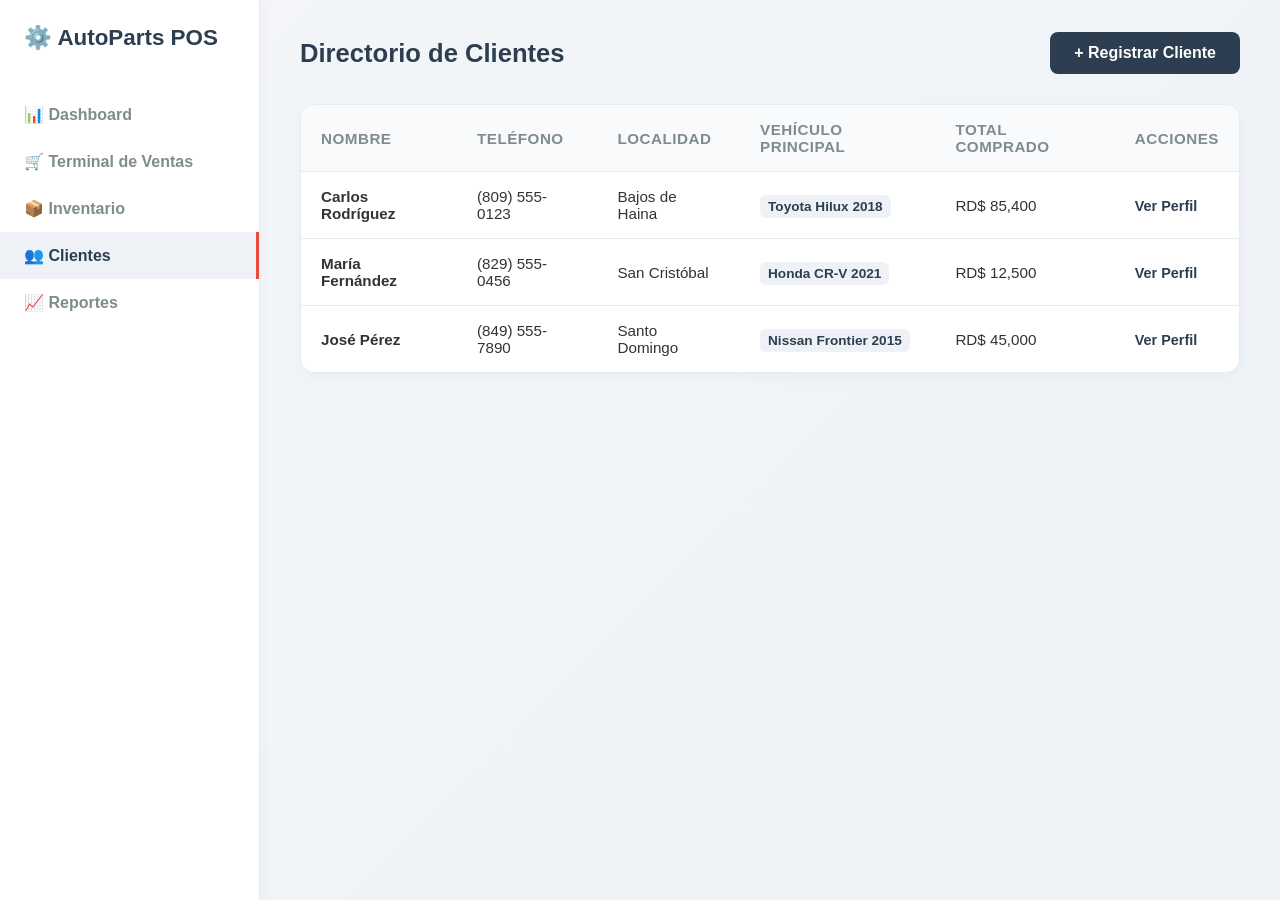
==== ProyectoPuntoDeVenta/clientes.html @ 4fcb63cf "Initial commit: Proyecto en proceso" ====
<!DOCTYPE html>
<html lang="es">
<head>
    <meta charset="UTF-8">
    <meta name="viewport" content="width=device-width, initial-scale=1.0">
    <title>Clientes - AutoParts POS</title>
    <link rel="stylesheet" href="styles.css">
    
    <style>
        /* Estilos compartidos de la tabla (iguales a inventario) */
        .page-header {
            display: flex;
            justify-content: space-between;
            align-items: center;
            margin-bottom: 30px;
        }

        .page-header h2 {
            margin: 0;
            color: var(--primary);
            font-size: 1.6rem;
        }

        .btn-primary {
            background: var(--primary);
            color: white;
            padding: 12px 24px;
            border: none;
            border-radius: 8px;
            font-weight: 600;
            font-size: 1rem;
            cursor: pointer;
            transition: background 0.3s, transform 0.2s;
        }

        .btn-primary:hover {
            background: #1a252f;
            transform: translateY(-2px);
        }

        .table-container {
            background: var(--surface);
            border-radius: 14px;
            border: 1px solid var(--border);
            box-shadow: 0 4px 15px rgba(0,0,0,0.03);
            overflow: hidden;
        }

        table {
            width: 100%;
            border-collapse: collapse;
        }

        th, td {
            padding: 16px 20px;
            text-align: left;
            border-bottom: 1px solid var(--border);
        }

        th {
            background: #f8fafc;
            color: var(--muted);
            font-weight: 600;
            font-size: 0.95rem;
            text-transform: uppercase;
            letter-spacing: 0.5px;
        }

        td {
            font-size: 0.95rem;
            color: var(--text);
        }

        tbody tr:last-child td {
            border-bottom: none;
        }

        tbody tr:hover {
            background-color: #fbfcfd;
        }

        .action-links a {
            color: var(--primary);
            text-decoration: none;
            font-weight: 600;
            font-size: 0.9rem;
            transition: opacity 0.2s;
        }

        .action-links a:hover {
            opacity: 0.7;
        }
        
        .badge {
            background: #eef2f7;
            padding: 4px 8px;
            border-radius: 6px;
            font-size: 0.85rem;
            color: var(--primary);
            font-weight: 600;
        }
    </style>
</head>
<body>
    <aside class="sidebar">
        <div class="brand">⚙️ AutoParts POS</div>
        <ul class="nav-menu">
            <a href="index.html" class="nav-item">📊 Dashboard</a>
            <a href="pos.html" class="nav-item">🛒 Terminal de Ventas</a>
            <a href="inventario.html" class="nav-item">📦 Inventario</a>
            <a href="clientes.html" class="nav-item active">👥 Clientes</a>
            <a href="reportes.html" class="nav-item">📈 Reportes</a>
        </ul>
    </aside>

    <main class="main-content">
        <div class="page-header">
            <h2>Directorio de Clientes</h2>
            <button class="btn-primary">+ Registrar Cliente</button>
        </div>

        <div class="table-container">
            <table>
                <thead>
                    <tr>
                        <th>Nombre</th>
                        <th>Teléfono</th>
                        <th>Localidad</th>
                        <th>Vehículo Principal</th>
                        <th>Total Comprado</th>
                        <th>Acciones</th>
                    </tr>
                </thead>
                <tbody>
                    <tr>
                        <td><strong>Carlos Rodríguez</strong></td>
                        <td>(809) 555-0123</td>
                        <td>Bajos de Haina</td>
                        <td><span class="badge">Toyota Hilux 2018</span></td>
                        <td>RD$ 85,400</td>
                        <td class="action-links">
                            <a href="#">Ver Perfil</a>
                        </td>
                    </tr>
                    <tr>
                        <td><strong>María Fernández</strong></td>
                        <td>(829) 555-0456</td>
                        <td>San Cristóbal</td>
                        <td><span class="badge">Honda CR-V 2021</span></td>
                        <td>RD$ 12,500</td>
                        <td class="action-links">
                            <a href="#">Ver Perfil</a>
                        </td>
                    </tr>
                    <tr>
                        <td><strong>José Pérez</strong></td>
                        <td>(849) 555-7890</td>
                        <td>Santo Domingo</td>
                        <td><span class="badge">Nissan Frontier 2015</span></td>
                        <td>RD$ 45,000</td>
                        <td class="action-links">
                            <a href="#">Ver Perfil</a>
                        </td>
                    </tr>
                </tbody>
            </table>
        </div>
    </main>
</body>
</html>
---- ProyectoPuntoDeVenta/styles.css ----
:root {
    --bg-color: #f4f6f9;
    --primary: #2c3e50;
    --accent: #e74c3c;
    --accent-soft: #fceaea;
    --text: #333;
    --muted: #7f8c8d;
    --surface: #ffffff;
    --border: #e7ebef;
}

* {
    box-sizing: border-box;
}

body {
    margin: 0;
    font-family: 'Segoe UI', Tahoma, Geneva, Verdana, sans-serif;
    background: linear-gradient(135deg, #f4f6f9 0%, #edf2f7 100%);
    color: var(--text);
    min-height: 100vh;
    display: flex; 
}

main {
    display: flex;
    min-height: 100vh;
}

.products-section {
    flex: 2;
    padding: 24px;
    overflow-y: auto;
}

.header {
    margin-bottom: 20px;
    border-bottom: 2px solid var(--border);
    padding-bottom: 12px;
}

.header h2 {
    margin: 0;
    font-size: 1.6rem;
}

.grid {
    display: grid;
    grid-template-columns: repeat(auto-fill, minmax(220px, 1fr));
    gap: 18px;
}

/* Tarjetas */
.card {
    background: var(--surface);
    padding: 20px;
    border-radius: 14px;
    box-shadow: 0 6px 20px rgba(0, 0, 0, 0.05);
    transition: transform 0.2s ease, box-shadow 0.2s ease, border-color 0.2s ease;
    border: 1px solid var(--border);
    display: flex;
    flex-direction: column;
}

.card:hover {
    transform: translateY(-5px);
    box-shadow: 0 10px 24px rgba(0, 0, 0, 0.1);
    border-color: var(--primary);
}

.card h3 {
    margin: 0 0 10px;
    font-size: 1rem;
    flex-grow: 1; /* Empuja los precios/botones hacia abajo */
}

.card .sku {
    font-size: 0.78rem;
    color: var(--muted);
    display: block;
    margin-bottom: 10px;
}

.card .price {
    font-size: 1.1rem;
    font-weight: 700;
    color: var(--accent);
    margin: 0 0 10px 0;
}

/* --- Nuevas clases añadidas para Stock y Botón --- */
.stock-info {
    font-size: 0.85rem;
    margin-bottom: 12px;
    font-weight: 600;
}
.stock-ok { color: #27ae60; }
.stock-out { color: var(--accent); }

.add-btn {
    width: 100%;
    padding: 10px;
    border: none;
    border-radius: 8px;
    background: #eef2f7;
    color: var(--primary);
    font-weight: 700;
    cursor: pointer;
    transition: background 0.2s, color 0.2s;
}

.add-btn:hover:not(:disabled) {
    background: var(--primary);
    color: white;
}

.add-btn:disabled {
    background: #f1f2f6;
    color: #bdc3c7;
    cursor: not-allowed;
}
/* ------------------------------------------------- */

.cart-section {
    flex: 1;
    background: var(--surface);
    padding: 24px;
    box-shadow: -2px 0 10px rgba(0, 0, 0, 0.05);
    display: flex;
    flex-direction: column;
    border-left: 1px solid var(--border);
    min-width: 320px;
}

.cart-section h2 {
    margin-top: 0;
    font-size: 1.3rem;
}

.cart-actions {
    display: flex;
    gap: 10px;
    margin-bottom: 12px;
}

.cart-actions button,
.btn-checkout {
    border: none;
    border-radius: 8px;
    padding: 10px 12px;
    font-weight: 600;
    cursor: pointer;
    transition: transform 0.2s ease, opacity 0.2s ease;
}

.cart-actions button:hover,
.btn-checkout:hover {
    transform: translateY(-1px);
}

.btn-clear {
    background: var(--accent-soft);
    color: var(--accent);
}

.cart-items {
    flex-grow: 1;
    overflow-y: auto;
    margin-top: 10px;
}

.empty-state {
    text-align: center;
    color: var(--muted);
    margin-top: 50px;
    padding: 20px;
    border: 1px dashed var(--border);
    border-radius: 12px;
    background: #fbfcfd;
}

.cart-item {
    display: flex;
    justify-content: space-between;
    align-items: center;
    padding: 14px 0;
    border-bottom: 1px solid var(--border);
    gap: 10px;
}

.cart-item-info {
    flex: 1;
}

.cart-item-title {
    font-weight: 700;
    font-size: 0.95rem;
}

.cart-item-price {
    color: var(--muted);
    font-size: 0.9rem;
    margin-top: 4px;
}

.qty-controls {
    display: flex;
    align-items: center;
    gap: 8px;
    margin-top: 8px;
}

.qty-btn {
    border: none;
    width: 24px;
    height: 24px;
    border-radius: 6px;
    background: #eef2f7;
    cursor: pointer;
    font-weight: 700;
}

.qty-btn:hover {
    background: #e1e8f0;
}

.remove-btn {
    border: none;
    background: transparent;
    color: var(--accent);
    cursor: pointer;
    font-size: 0.9rem;
    padding: 0;
}

.totals {
    margin-top: 20px;
    padding-top: 18px;
    border-top: 2px dashed var(--border);
}

.total-row {
    display: flex;
    justify-content: space-between;
    font-size: 1.3rem;
    font-weight: 700;
    margin-bottom: 14px;
}

.btn-checkout {
    width: 100%;
    background: var(--primary);
    color: white;
    font-size: 1rem;
    padding: 14px;
}

.status-message {
    margin-top: 10px;
    min-height: 20px;
    font-size: 0.9rem;
    color: var(--primary);
}

@media (max-width: 900px) {
    main {
        flex-direction: column;
    }

    .cart-section {
        border-left: none;
        border-top: 1px solid var(--border);
        min-width: auto;
    }
}

/* --- Menú Lateral (Sidebar) --- */
.sidebar {
    width: 260px;
    background: var(--surface);
    border-right: 1px solid var(--border);
    display: flex;
    flex-direction: column;
    padding: 24px 0;
    box-shadow: 2px 0 10px rgba(0, 0, 0, 0.03);
}

.brand {
    font-size: 1.4rem;
    font-weight: 700;
    color: var(--primary);
    padding: 0 24px;
    margin-bottom: 40px;
    display: flex;
    align-items: center;
    gap: 10px;
}

.nav-menu {
    list-style: none;
    padding: 0;
    margin: 0;
    flex-grow: 1;
    display: flex;
    flex-direction: column; /* Obliga a los enlaces a estar uno debajo del otro */
}

.nav-item {
    padding: 14px 24px;
    display: flex;
    align-items: center;
    gap: 12px;
    color: var(--muted);
    text-decoration: none;
    font-weight: 600;
    transition: background 0.2s, color 0.2s, border-right 0.2s;
    border-right: 3px solid transparent;
}

.nav-item:hover, .nav-item.active {
    background: #eef2f7;
    color: var(--primary);
    border-right: 3px solid var(--accent);
}

/* --- Panel Principal (Dashboard y otras vistas) --- */
.main-content {
    flex: 1;
    padding: 32px 40px;
    overflow-y: auto;
    display: block;
}
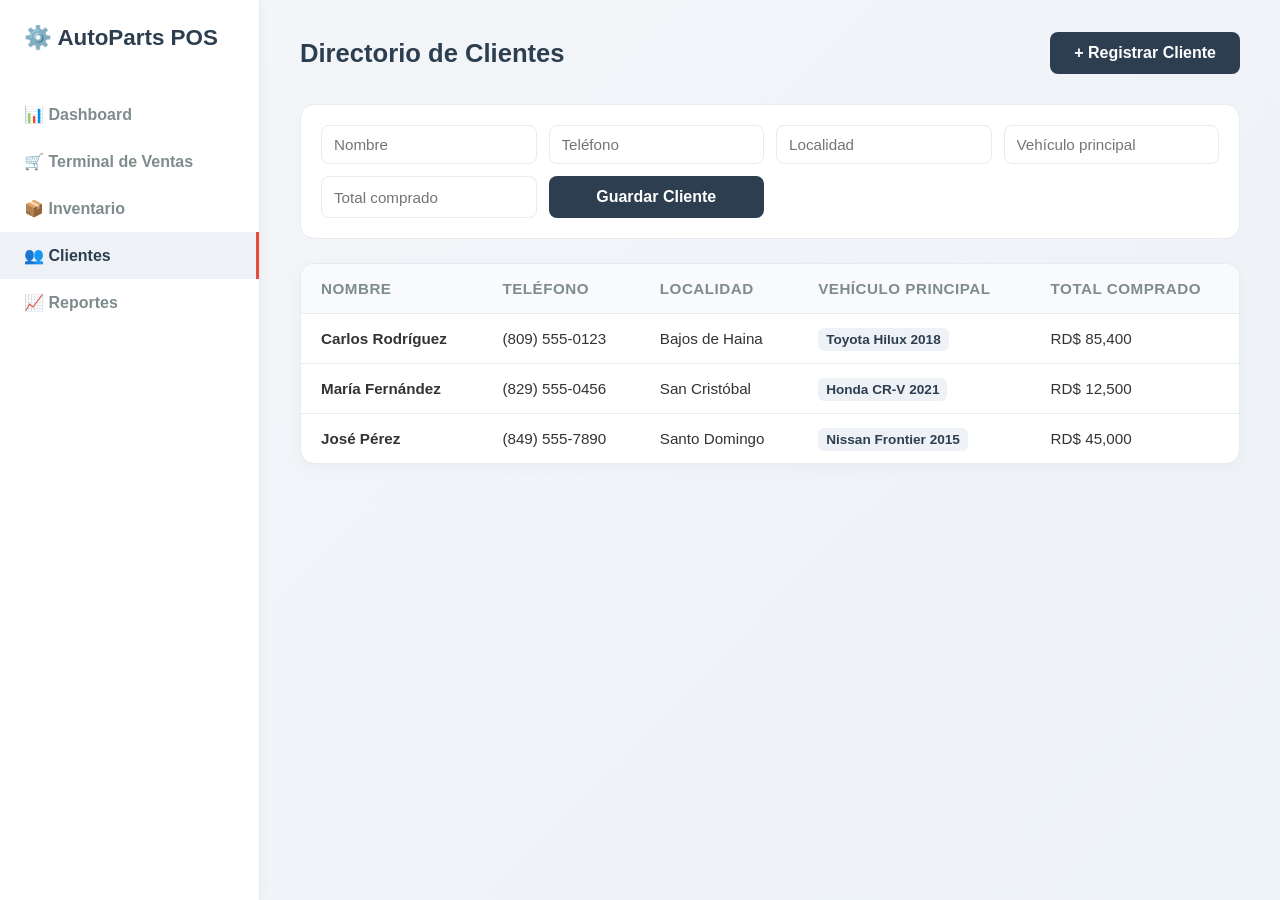
==== commit 02d3b9a8: "Updated" ====
--- a/ProyectoPuntoDeVenta/clientes.html
+++ b/ProyectoPuntoDeVenta/clientes.html
@@ -5,20 +5,39 @@
     <meta name="viewport" content="width=device-width, initial-scale=1.0">
     <title>Clientes - AutoParts POS</title>
     <link rel="stylesheet" href="styles.css">
-    
+
     <style>
-        /* Estilos compartidos de la tabla (iguales a inventario) */
         .page-header {
             display: flex;
             justify-content: space-between;
             align-items: center;
             margin-bottom: 30px;
+            gap: 16px;
+            flex-wrap: wrap;
         }
 
         .page-header h2 {
             margin: 0;
             color: var(--primary);
             font-size: 1.6rem;
+        }
+
+        .client-form {
+            display: grid;
+            grid-template-columns: repeat(auto-fit, minmax(180px, 1fr));
+            gap: 12px;
+            margin-bottom: 24px;
+            padding: 20px;
+            background: var(--surface);
+            border: 1px solid var(--border);
+            border-radius: 14px;
+        }
+
+        .client-form input {
+            padding: 10px 12px;
+            border: 1px solid var(--border);
+            border-radius: 8px;
+            font-size: 0.95rem;
         }
 
         .btn-primary {
@@ -79,18 +98,6 @@
             background-color: #fbfcfd;
         }
 
-        .action-links a {
-            color: var(--primary);
-            text-decoration: none;
-            font-weight: 600;
-            font-size: 0.9rem;
-            transition: opacity 0.2s;
-        }
-
-        .action-links a:hover {
-            opacity: 0.7;
-        }
-        
         .badge {
             background: #eef2f7;
             padding: 4px 8px;
@@ -105,7 +112,7 @@
     <aside class="sidebar">
         <div class="brand">⚙️ AutoParts POS</div>
         <ul class="nav-menu">
-            <a href="index.html" class="nav-item">📊 Dashboard</a>
+            <a href="../index.html" class="nav-item">📊 Dashboard</a>
             <a href="pos.html" class="nav-item">🛒 Terminal de Ventas</a>
             <a href="inventario.html" class="nav-item">📦 Inventario</a>
             <a href="clientes.html" class="nav-item active">👥 Clientes</a>
@@ -116,8 +123,17 @@
     <main class="main-content">
         <div class="page-header">
             <h2>Directorio de Clientes</h2>
-            <button class="btn-primary">+ Registrar Cliente</button>
+            <button class="btn-primary" type="button" onclick="document.getElementById('nombre').focus()">+ Registrar Cliente</button>
         </div>
+
+        <form class="client-form" id="client-form">
+            <input id="nombre" name="nombre" placeholder="Nombre" required>
+            <input id="telefono" name="telefono" placeholder="Teléfono" required>
+            <input id="localidad" name="localidad" placeholder="Localidad" required>
+            <input id="vehiculo" name="vehiculo" placeholder="Vehículo principal" required>
+            <input id="totalComprado" name="totalComprado" placeholder="Total comprado" type="number" min="0" required>
+            <button class="btn-primary" type="submit">Guardar Cliente</button>
+        </form>
 
         <div class="table-container">
             <table>
@@ -128,43 +144,14 @@
                         <th>Localidad</th>
                         <th>Vehículo Principal</th>
                         <th>Total Comprado</th>
-                        <th>Acciones</th>
                     </tr>
                 </thead>
-                <tbody>
-                    <tr>
-                        <td><strong>Carlos Rodríguez</strong></td>
-                        <td>(809) 555-0123</td>
-                        <td>Bajos de Haina</td>
-                        <td><span class="badge">Toyota Hilux 2018</span></td>
-                        <td>RD$ 85,400</td>
-                        <td class="action-links">
-                            <a href="#">Ver Perfil</a>
-                        </td>
-                    </tr>
-                    <tr>
-                        <td><strong>María Fernández</strong></td>
-                        <td>(829) 555-0456</td>
-                        <td>San Cristóbal</td>
-                        <td><span class="badge">Honda CR-V 2021</span></td>
-                        <td>RD$ 12,500</td>
-                        <td class="action-links">
-                            <a href="#">Ver Perfil</a>
-                        </td>
-                    </tr>
-                    <tr>
-                        <td><strong>José Pérez</strong></td>
-                        <td>(849) 555-7890</td>
-                        <td>Santo Domingo</td>
-                        <td><span class="badge">Nissan Frontier 2015</span></td>
-                        <td>RD$ 45,000</td>
-                        <td class="action-links">
-                            <a href="#">Ver Perfil</a>
-                        </td>
-                    </tr>
-                </tbody>
+                <tbody id="clientes-table-body"></tbody>
             </table>
         </div>
     </main>
+
+    <script src="db.js"></script>
+    <script src="clientes.js"></script>
 </body>
 </html>
--- a/ProyectoPuntoDeVenta/styles.css
+++ b/ProyectoPuntoDeVenta/styles.css
@@ -19,7 +19,7 @@
     background: linear-gradient(135deg, #f4f6f9 0%, #edf2f7 100%);
     color: var(--text);
     min-height: 100vh;
-    display: flex; 
+    display: flex;
 }
 
 main {
@@ -50,7 +50,6 @@
     gap: 18px;
 }
 
-/* Tarjetas */
 .card {
     background: var(--surface);
     padding: 20px;
@@ -71,7 +70,7 @@
 .card h3 {
     margin: 0 0 10px;
     font-size: 1rem;
-    flex-grow: 1; /* Empuja los precios/botones hacia abajo */
+    flex-grow: 1;
 }
 
 .card .sku {
@@ -88,7 +87,6 @@
     margin: 0 0 10px 0;
 }
 
-/* --- Nuevas clases añadidas para Stock y Botón --- */
 .stock-info {
     font-size: 0.85rem;
     margin-bottom: 12px;
@@ -119,7 +117,6 @@
     color: #bdc3c7;
     cursor: not-allowed;
 }
-/* ------------------------------------------------- */
 
 .cart-section {
     flex: 1;
@@ -262,7 +259,122 @@
     color: var(--primary);
 }
 
+.page-header {
+    display: flex;
+    justify-content: space-between;
+    align-items: center;
+    margin-bottom: 30px;
+}
+
+.page-header h2 {
+    margin: 0;
+    color: var(--primary);
+    font-size: 1.6rem;
+}
+
+.btn-primary {
+    background: var(--primary);
+    color: white;
+    padding: 12px 24px;
+    border: none;
+    border-radius: 8px;
+    font-weight: 600;
+    font-size: 1rem;
+    cursor: pointer;
+    transition: background 0.3s, transform 0.2s;
+}
+
+.btn-primary:hover {
+    background: #1a252f;
+    transform: translateY(-2px);
+}
+
+.table-container {
+    background: var(--surface);
+    border-radius: 14px;
+    border: 1px solid var(--border);
+    box-shadow: 0 4px 15px rgba(0,0,0,0.03);
+    overflow: hidden;
+}
+
+table {
+    width: 100%;
+    border-collapse: collapse;
+}
+
+th, td {
+    padding: 16px 20px;
+    text-align: left;
+    border-bottom: 1px solid var(--border);
+}
+
+th {
+    background: #f8fafc;
+    color: var(--muted);
+    font-weight: 600;
+    font-size: 0.95rem;
+    text-transform: uppercase;
+    letter-spacing: 0.5px;
+}
+
+tbody tr:last-child td {
+    border-bottom: none;
+}
+
+tbody tr:hover {
+    background-color: #fbfcfd;
+}
+
+.action-links a {
+    color: var(--primary);
+    text-decoration: none;
+    font-weight: 600;
+    font-size: 0.9rem;
+    margin-right: 10px;
+    transition: opacity 0.2s;
+}
+
+.action-links a:hover {
+    opacity: 0.7;
+}
+
+.action-links a.delete {
+    color: var(--accent);
+}
+
+.receipt-output {
+    margin-top: 16px;
+    padding: 14px;
+    background: #f8fafc;
+    border: 1px solid var(--border);
+    border-radius: 10px;
+}
+
+.receipt-title {
+    font-weight: 700;
+    margin-bottom: 8px;
+    color: var(--primary);
+}
+
+.receipt-output pre {
+    margin: 0;
+    white-space: pre-wrap;
+    font-family: 'SFMono-Regular', Consolas, monospace;
+    font-size: 0.85rem;
+    color: var(--text);
+}
+
 @media (max-width: 900px) {
+    body {
+        flex-direction: column;
+    }
+
+    .sidebar {
+        width: 100%;
+        border-right: none;
+        border-bottom: 1px solid var(--border);
+    }
+
     main {
         flex-direction: column;
     }
@@ -272,9 +384,12 @@
         border-top: 1px solid var(--border);
         min-width: auto;
     }
-}
-
-/* --- Menú Lateral (Sidebar) --- */
+
+    .main-content.pos-layout {
+        flex-direction: column;
+    }
+}
+
 .sidebar {
     width: 260px;
     background: var(--surface);
@@ -302,7 +417,7 @@
     margin: 0;
     flex-grow: 1;
     display: flex;
-    flex-direction: column; /* Obliga a los enlaces a estar uno debajo del otro */
+    flex-direction: column;
 }
 
 .nav-item {
@@ -323,10 +438,19 @@
     border-right: 3px solid var(--accent);
 }
 
-/* --- Panel Principal (Dashboard y otras vistas) --- */
 .main-content {
     flex: 1;
     padding: 32px 40px;
     overflow-y: auto;
     display: block;
+}
+
+.main-content.pos-layout {
+    display: flex;
+    padding: 0;
+    min-height: 100vh;
+}
+
+.main-content.pos-layout .products-section {
+    border-right: 1px solid var(--border);
 }
